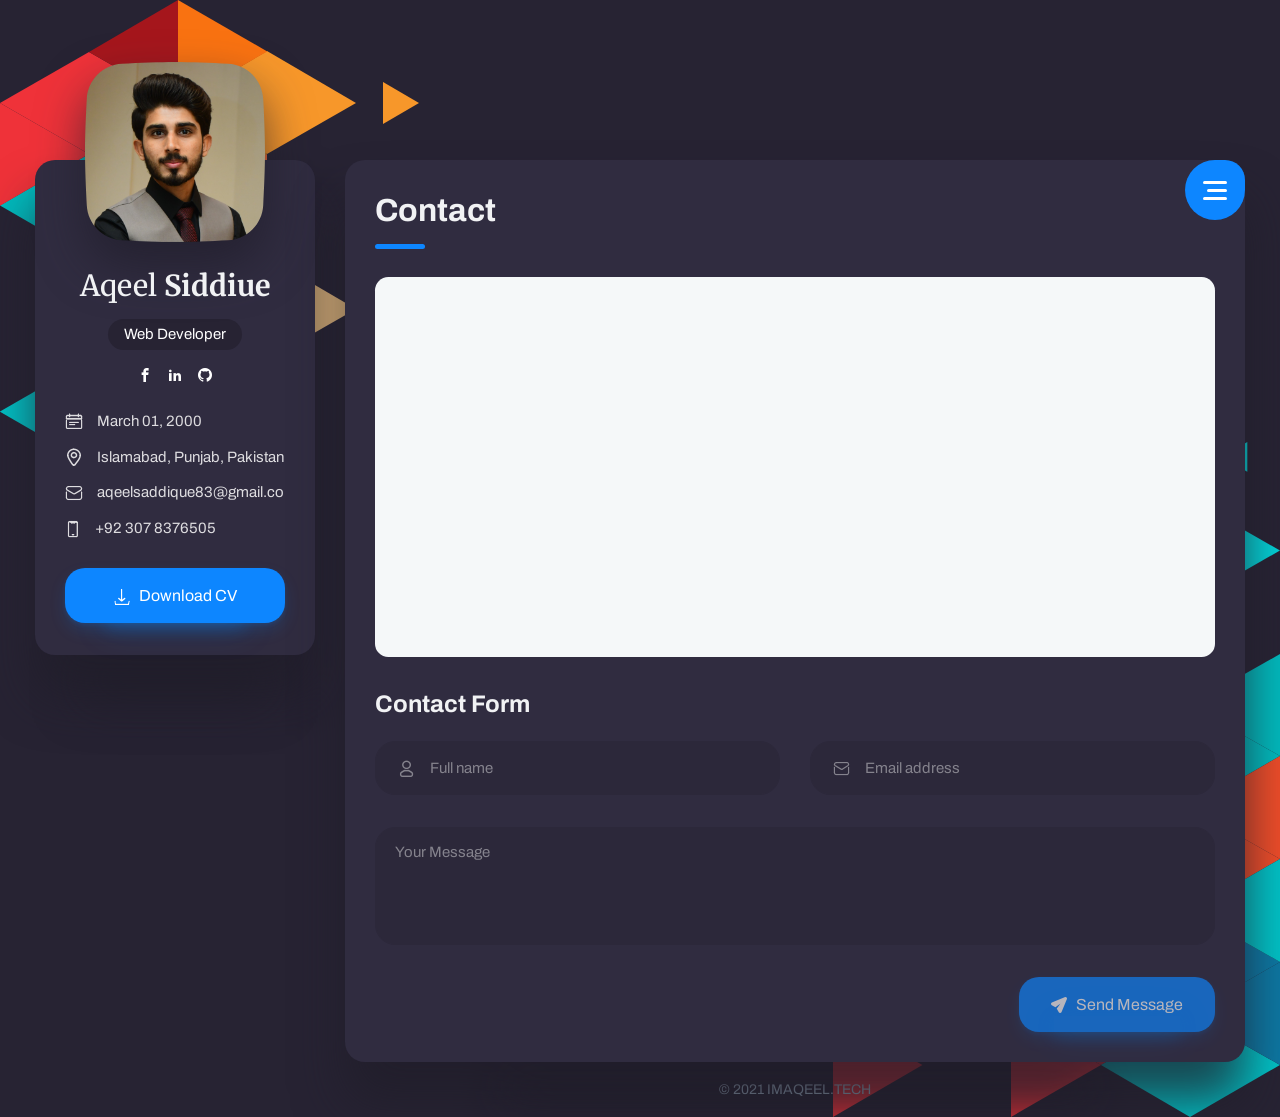
==== contact.html @ 5ae2d3b2 "portfolio" ====
<!DOCTYPE html>
<html lang="en">

<head>
    <meta charset="utf-8" />
    <title>IMAQEEL - Contact</title>

    <!-- Meta Data -->
    <meta http-equiv="X-UA-Compatible" content="IE=edge">
    <meta name="viewport" content="width=device-width, initial-scale=1, shrink-to-fit=no">
    <meta name="format-detection" content="telephone=no" />
    <meta name="format-detection" content="address=no" />
    <meta name="author" content="Aqeel" />
    <meta name="description" content="" />

    <!-- Twitter data -->
    <meta name="twitter:card" content="summary_large_image">
    <meta name="twitter:site" content="">
    <meta name="twitter:title" content="">
    <meta name="twitter:description" content="">
    <meta name="twitter:image" content="./assets/images/social.html">

    <!-- Open Graph data -->
    <meta property="og:title" content="IMAQEEL" />
    <meta property="og:type" content="website" />
    <meta property="og:url" content="IMAQEEL.tech" />
    <meta property="og:image" content="./assets/images/social.html" />
    <meta property="og:description" content="" />
    <meta property="og:site_name" content="" />

    <!-- Favicons -->
    <link rel="apple-touch-icon" sizes="144x144" href="./assets/images/favicons/apple-touch-icon-144x144.png">
    <link rel="apple-touch-icon" sizes="114x114" href="./assets/images/favicons/apple-touch-icon-114x114.png">
    <link rel="apple-touch-icon" sizes="72x72" href="./assets/images/favicons/apple-touch-icon-72x72.png">
    <link rel="apple-touch-icon" sizes="57x57" href="./assets/images/favicons/apple-touch-icon-57x57.png">
    <link rel="shortcut icon" href="./assets/images/favicons/favicon.png" type="image/png">

    <!-- Styles -->
    <link rel="stylesheet" type="text/css" href="./assets/styles/style.css" />
    <link rel="stylesheet" type="text/css" href="./assets/styles/style-dark.css" />
    <link rel="stylesheet" type="text/css" href="./assets/demo/style-demo.css" />

    <!-- Mapbox-->

    <script src='./../../../api.mapbox.com/mapbox-gl-js/v1.4.1/mapbox-gl.js'></script>
    <link href='./../../../api.mapbox.com/mapbox-gl-js/v1.4.1/mapbox-gl.css' rel='stylesheet' />

</head>

<body class="bg-triangles">
    <!-- Preloader -->
    <div class="preloader">
        <div class="preloader__wrap">
            <div class="circle-pulse">
                <div class="circle-pulse__1"></div>
                <div class="circle-pulse__2"></div>
            </div>
            <div class="preloader__progress"><span></span></div>
        </div>
    </div>

    <main class="main">
        <div class="container gutter-top">
            <div class="row sticky-parent">
                <!-- Sidebar -->
                <aside class="col-12 col-md-12 col-xl-3">
                    <div class="sidebar box shadow pb-0 sticky-column">
                        <svg class="avatar avatar--180" viewBox="0 0 188 188">
                            <g class="avatar__box">
                                <image xlink:href="./assets/img/avator.jpg" height="100%" width="100%" />
                            </g>
                        </svg>
                        <div class="text-center">
                            <h3 class="title title--h3 sidebar__user-name"><span class="weight--500">Aqeel</span> Siddiue</h3>
                            <div class="badge badge--dark">Web Developer</div>

                            <!-- Social -->
                            <div class="social">
                                <a class="social__link" href="https://web.facebook.com/thisistayyabzaman/"><i class="font-icon icon-facebook"></i></a>
                                <a class="social__link" href="www.linkedin.com/in/aqeelsiddique786"><i class="font-icon icon-linkedin2""></i></a>
                                <a class="social__link" href="https://github.com/aqeelsiddique"><i class="font-icon icon-github"></i></a>
                            </div>
                        </div>

                        <div class="sidebar__info box-inner">
                            <ul class="contacts-block">
                                <li class="contacts-block__item" data-toggle="tooltip" data-placement="top" title="Birthday">
                                    <i class="font-icon icon-calendar"></i>March 01, 2000
                                </li>
                                <li class="contacts-block__item" data-toggle="tooltip" data-placement="top" title="Address">
                                    <i class="font-icon icon-location"></i>Islamabad, Punjab, Pakistan
                                </li>
                                <li class="contacts-block__item" data-toggle="tooltip" data-placement="top" title="E-mail">
                                    <a href="mailto:example@mail.com"><i class="font-icon icon-envelope"></i>aqeelsaddique83@gmail.com</a>
                                </li>
                                <li class="contacts-block__item" data-toggle="tooltip" data-placement="top" title="Phone">
                                    <i class="font-icon icon-phone"></i>+92 307 8376505
                                </li>
                                <!-- <li class="contacts-block__item" data-toggle="tooltip" data-placement="top" title="Skype">
                                    <a href="skype:skype-example"><i class="font-icon icon-skype"></i>aqeelsaddique83@gmail.com</a>
                                </li> -->
                            </ul>

                            <a class="btn" href="assets/pdf/Aqeel-WEBDEV.pdf"><i class="font-icon icon-download"></i> Download CV</a>
                        </div>
                    </div>
                </aside>

                <!-- Content -->
                <div class="col-12 col-md-12 col-xl-9">
                    <div class="box shadow">
                        <!-- Menu -->
                        <div class="circle-menu js-menu">
                            <div class="hamburger">
                                <div class="line"></div>
                                <div class="line"></div>
                                <div class="line"></div>
                            </div>
                        </div>
                        <div class="inner-menu">
                            <ul class="nav">
                                <li class="nav__item"><a href="https://imtayyab.tech">About</a></li>
                                <li class="nav__item"><a href="resume.html">Resume</a></li>
                                <li class="nav__item"><a class="active" href="portfolio.html">Portfolio</a></li>
                                <li class="nav__item"><a href="contact.html">Contact</a></li>
                            </ul>
                        </div>

                        <!-- About -->
                        <div class="pb-2">
                            <h1 class="title title--h1 first-title title__separate">Contact</h1>
                        </div>

                        <!-- Contact -->
                        <div class="map" id="map"></div>
                        <h2 class="title title--h3">Contact Form</h2>

                        <form id="contact-form" class="contact-form" data-toggle="validator">
                            <div class="row">
                                <div class="form-group col-12 col-md-6">
                                    <i class="font-icon icon-user"></i>
                                    <input type="text" class="input input__icon form-control" id="nameContact" name="nameContact" placeholder="Full name" required="required" autocomplete="on" oninvalid="setCustomValidity('Fill in the field')" onkeyup="setCustomValidity('')">
                                    <div class="help-block with-errors"></div>
                                </div>
                                <div class="form-group col-12 col-md-6">
                                    <i class="font-icon icon-envelope"></i>
                                    <input type="email" class="input input__icon form-control" id="emailContact" name="emailContact" placeholder="Email address" required="required" autocomplete="on" oninvalid="setCustomValidity('Email is incorrect')" onkeyup="setCustomValidity('')">
                                    <div class="help-block with-errors"></div>
                                </div>
                                <div class="form-group col-12 col-md-12">
                                    <textarea class="textarea form-control" id="messageContact" name="messageContact" placeholder="Your Message" rows="4" required="required" oninvalid="setCustomValidity('Fill in the field')" onkeyup="setCustomValidity('')"></textarea>
                                    <div class="help-block with-errors"></div>
                                </div>
                            </div>
                            <div class="row">
                                <div class="col-12 col-md-6 order-2 order-md-1 text-center text-md-left">
                                    <div id="validator-contact" class="hidden"></div>
                                </div>
                                <div class="col-12 col-md-6 order-1 order-md-2 text-right">
                                    <button type="submit" class="btn"><i class="font-icon icon-send"></i> Send Message</button>
                                </div>
                            </div>
                        </form>
                    </div>

                    <!-- Footer -->
                    <footer class="footer">© 2021 IMAQEEL.TECH</footer>
                </div>
            </div>
        </div>
    </main>

    <div class="back-to-top"></div>

    <!-- SVG masks -->
    <svg class="svg-defs">
        <clipPath id="avatar-box">
            <path d="M1.85379 38.4859C2.9221 18.6653 18.6653 2.92275 38.4858 1.85453 56.0986.905299 77.2792 0 94 0c16.721 0 37.901.905299 55.514 1.85453 19.821 1.06822 35.564 16.81077 36.632 36.63137C187.095 56.0922 188 77.267 188 94c0 16.733-.905 37.908-1.854 55.514-1.068 19.821-16.811 35.563-36.632 36.631C131.901 187.095 110.721 188 94 188c-16.7208 0-37.9014-.905-55.5142-1.855-19.8205-1.068-35.5637-16.81-36.63201-36.631C.904831 131.908 0 110.733 0 94c0-16.733.904831-37.9078 1.85379-55.5141z"/>
        </clipPath>
        <clipPath id="avatar-hexagon">
             <path d="M0 27.2891c0-4.6662 2.4889-8.976 6.52491-11.2986L31.308 1.72845c3.98-2.290382 8.8697-2.305446 12.8637-.03963l25.234 14.31558C73.4807 18.3162 76 22.6478 76 27.3426V56.684c0 4.6805-2.5041 9.0013-6.5597 11.3186L44.4317 82.2915c-3.9869 2.278-8.8765 2.278-12.8634 0L6.55974 68.0026C2.50414 65.6853 0 61.3645 0 56.684V27.2891z"/>
        </clipPath>		
    </svg>



    <!-- JavaScripts -->
    <script src="./assets/js/jquery-3.4.1.min.js"></script>
    <script src="./assets/js/plugins.min.js"></script>
    <script src="./assets/js/common.js"></script>

    <!-- Mapbox init -->
    <script src="./assets/js/mapbox.init.js"></script>

    <script src="./assets/demo/plugins-demo.js"></script>
</body>

</html>
---- assets/styles/style.css ----
/* ------------------------------------------------
 Author: ArtStyles (Art)
 
 Template Name: vCard
 version: 1.1.0
------------------------------------------------ */


/* ------------------------------------------------

 - General Styles
 - Background
 - Typography
 - Preloader
 - Form
 - Button
 - Preloader
 - Sidebar
 - Sections
 - Navbar
 - Footer
 - Cases
 - Clients
 - Contact
 - Single post
 - Footer
 - Contact
 - Portfolio
 - News
 - Single news
 - Testimonials
 - Timeline
 - Other
 
------------------------------------------------ */

@import url(vendors/bootstrap.min.css);
@import url(vendors/swiper.min.css);
@import url(vendors/simplebar.min.css);
@import url(../icons/style.css);
@import url("https://fonts.googleapis.com/css?family=Archivo:400,400i,500,500i,600,600i,700,700i&amp;display=swap");
@import url("https://fonts.googleapis.com/css?family=Merriweather:400,900&amp;display=swap");

/* -----------------------------------------------------------------
    - General Styles
----------------------------------------------------------------- */

*,
::before,
::after {
    background-repeat: no-repeat;
    box-sizing: border-box;
}

html {
    font-size: 16px;
    -webkit-overflow-scrolling: touch;
    -webkit-box-sizing: border-box;
    box-sizing: border-box;
    -ms-overflow-x: hidden;
}

body,
html {
    font-size: 1rem;
    -webkit-text-size-adjust: 100%;
}

body {
    background-color: #F5F6F7;
    color: #44566C;
    font-family: "Archivo", sans-serif;
    font-size: 0.9375rem;
    font-weight: 400;
    line-height: 1.65;
    min-height: 100vh;
    overflow-x: hidden;
    -ms-overflow-style: scrollbar;
    -webkit-font-smoothing: antialiased;
}

@media only screen and (max-width: 580px) {
    body {
        line-height: 1.6;
    }
}

html.is-scroll-disabled body {
    height: 100vh;
    overflow: hidden;
}

@media all and (-ms-high-contrast: none),
(-ms-high-contrast: active) {
    html.is-scroll-disabled {
        overflow: hidden;
    }
}

.no-scroll {
    overflow: hidden;
    -ms-overflow-style: none;
}

.no-scroll-height {
    overflow-x: hidden;
}

.svg-defs {
    position: absolute;
    height: 0;
    width: 0;
}

.bg-triangles {
    background-image: url(../img/triangles-top.svg), url(../img/triangles-bottom.svg);
    background-position: left top, right bottom;
    background-repeat: no-repeat;
    background-size: inherit;
}

@media only screen and (max-width: 580px) {
    .bg-triangles {
        background-size: contain;
    }
}

.bg-triangles-2 {
    background-image: url(../img/triangle-2-top.svg), url(../img/triangle-2-bottom.svg);
    background-position: right top, left bottom;
    background-repeat: no-repeat;
    background-size: 50%;
    background-attachment: fixed;
}

@media only screen and (max-width: 991px) {
    .bg-triangles-2 {
        background-size: contain;
    }
}

.bg-peach {
    background-image: linear-gradient(115.29deg, #FFF2E7 1.33%, #FFCADA 98.21%);
    background-attachment: fixed;
}

.bg-green {
    background-image: linear-gradient(115.29deg, #0DC8A9 1.33%, #32CBC8 98.21%);
    background-attachment: fixed;
}

.bg-green-2 {
    background-image: linear-gradient(135deg, #9be15d 0%, #00d9a6 100%);
    background-attachment: fixed;
}


/* -----------------------------------------------------------------
    - Typography
----------------------------------------------------------------- */

h1,
h2,
h3,
h4,
h5,
h6 {
    font-family: "Archivo", sans-serif;
    font-weight: 700;
    line-height: 1.3;
}

.title--h1 {
    font-size: 2rem;
    margin-bottom: 1.0625rem;
}

@media only screen and (max-width: 580px) {
    .title--h1 {
        font-size: 1.75rem;
    }
}

.title--h2 {
    font-size: 1.75rem;
}

@media only screen and (max-width: 580px) {
    .title--h2 {
        font-size: 1.5rem;
    }
}

.title--h3 {
    font-size: 1.5rem;
    margin-bottom: 1.3125rem;
}

@media only screen and (max-width: 580px) {
    .title--h3 {
        font-size: 1.25rem;
        margin-bottom: 1rem;
    }
}

.title--h4 {
    font-size: 1.25rem;
    margin-bottom: 0.8125rem;
}

@media only screen and (max-width: 580px) {
    .title--h4 {
        font-size: 1rem;
    }
}

.title--h5 {
    font-size: 1rem;
}

@media only screen and (max-width: 580px) {
    .title--h5 {
        font-size: 0.9375rem;
    }
}

.title--h6 {
    font-size: 0.75rem;
}

.title--center {
    text-align: center;
}

.title--tone {
    color: #304CFD;
}

.title-icon {
    margin-right: 0.5rem;
    margin-top: -0.25rem;
    height: 2.5rem;
    width: 2.5rem;
}

@media only screen and (max-width: 580px) {
    .title-icon {
        height: 2.0833333333rem;
        width: 2.0833333333rem;
    }
}

.title__separate {
    margin-bottom: 2.3125rem;
    position: relative;
}

.title__separate::before {
    content: '';
    background-color: #304CFD;
    border-radius: 0.5rem;
    height: 0.3125rem;
    position: absolute;
    bottom: -1.0625rem;
    left: 0;
    width: 3.125rem;
    z-index: 1;
}

@media only screen and (max-width: 580px) {
    .title__separate {
        margin-bottom: 1.5rem;
    }
    .title__separate::before {
        height: 0.1875rem;
        bottom: -0.5625rem;
        width: 3rem;
    }
}

@media only screen and (max-width: 991px) {
    .first-title {
        transition: all .3s ease-in-out;
    }
}

@media only screen and (max-width: 991px) {
    .open-menu .first-title {
        padding-top: 2.5625rem;
    }
}

@media only screen and (max-width: 580px) {
    .open-menu .first-title {
        padding-top: 0;
    }
}

.weight--400 {
    font-weight: 400;
}

.weight--500 {
    font-weight: 500;
}

.weight--600 {
    font-weight: 600;
}

.weight--700 {
    font-weight: 700;
}

.color--light {
    color: #8697A8;
}

.color--dark {
    color: #44566C;
}

.block-quote {
    font-size: 1.3125rem;
    font-weight: 400;
    font-style: italic;
    margin: 1.8125rem 0;
    position: relative;
    line-height: 1.6;
}

@media only screen and (max-width: 991px) {
    .block-quote {
        padding-left: 3.8125rem;
    }
}

@media only screen and (max-width: 580px) {
    .block-quote {
        font-size: 1.125rem;
        margin: 1rem 0;
        padding-left: 0;
        padding-top: 2.8125rem;
    }
    .block-quote p {
        margin-bottom: 0.5rem;
    }
}

.block-quote::before {
    background-image: url(../img/icon-quote.svg);
    background-repeat: no-repeat;
    background-position: center;
    background-size: cover;
    content: '';
    height: 2.125rem;
    margin: 0 auto;
    position: absolute;
    top: 0;
    left: -3.375rem;
    width: 2.125rem;
}

@media only screen and (max-width: 991px) {
    .block-quote::before {
        left: 0;
    }
}

.block-quote__author {
    font-size: 1rem;
    font-style: normal;
    display: block;
    margin-top: 0.5625rem;
    padding-left: 3rem;
    position: relative;
}

@media only screen and (max-width: 580px) {
    .block-quote__author {
        font-size: 0.875rem;
        margin-top: 0;
        padding-left: 2rem;
    }
}

.block-quote__author::before {
    content: '';
    background-color: #44566C;
    height: 0.0625rem;
    margin-bottom: auto;
    margin-top: auto;
    position: absolute;
    top: 0;
    bottom: 0;
    left: 0;
    width: 2rem;
}

@media only screen and (max-width: 580px) {
    .block-quote__author::before {
        width: 1rem;
    }
}

a {
    color: #304CFD;
    cursor: pointer;
    text-decoration: none;
    -webkit-text-decoration-skip: objects;
    transition: color 0.3s cubic-bezier(0.72, 0.16, 0.345, 0.875);
}

a:hover {
    color: #304CFD;
    outline: none;
    text-decoration: underline;
}

a.decoration--none {
    text-decoration: none;
}

.noGutters-Top {
    margin-top: 0 !important;
}

.noGutters-Bottom {
    margin-bottom: 0 !important;
}

.noGutters-Left {
    margin-left: 0 !important;
}

.noGutters-Right {
    margin-right: 0 !important;
}

.description {
    color: #F5F8F9;
    margin-bottom: 1.875rem;
}

.foreword {
    color: #F5F8F9;
    font-size: 1.125rem;
}

img {
    max-width: 100%;
    -webkit-user-select: none;
    -moz-user-select: none;
    -ms-user-select: none;
    user-select: none;
}

iframe {
    background-color: #44566C;
    border: 0;
    display: block;
    height: 100%;
    width: 100%;
}

.cover {
    object-fit: cover;
    object-position: center;
    font-family: 'object-fit: cover; object-position: center;';
    height: 100%;
    width: 100%;
}

::-moz-selection {
    background: transparent;
    color: #304CFD;
}

::selection {
    background: transparent;
    color: #304CFD;
}


/* -----------------------------------------------------------------
    - Form
----------------------------------------------------------------- */

.input,
.textarea,
select,
.custom-select {
    background-color: #F5F8F9;
    border: 1px solid #F5F8F9;
    border-radius: 20px;
    box-shadow: none;
    color: #44566C;
    font-size: inherit;
    height: auto;
    padding: 0.875rem 1.375rem 0.8125rem;
    position: relative;
    width: 100%;
    -webkit-appearance: none;
    -moz-appearance: none;
    appearance: none;
}

@media only screen and (max-width: 580px) {
    .input,
    .textarea,
    select,
    .custom-select {
        padding: 0.8125rem 1.375rem 0.75rem;
    }
}

.input:focus,
.textarea:focus,
select:focus,
.custom-select:focus {
    background-color: #F5F8F9;
    color: #44566C;
    box-shadow: none;
    outline: none;
}

.input {
    line-height: inherit;
}

@media all and (-ms-high-contrast: none),
(-ms-high-contrast: active) {
    .input {
        line-height: 0;
    }
}

.input--white {
    background-color: #fff;
}

.input--white:focus {
    background-color: #fff;
}

.input__icon {
    padding-left: 3.375rem;
}

@media only screen and (max-width: 580px) {
    .input__icon {
        padding-left: 2.8125rem;
    }
}

.textarea {
    border-radius: 20px;
    display: block;
    padding: 0.8125rem 1.1875rem;
    resize: none;
}

.textarea--white {
    background-color: #fff;
}

.textarea--white:focus {
    background-color: #fff;
}

.form-group {
    margin-bottom: 2rem;
    position: relative;
}

@media only screen and (max-width: 580px) {
    .form-group {
        margin-bottom: 1.6875rem;
    }
}

.form-group .font-icon {
    color: #8697A8;
    font-size: 1.0625rem;
    margin: auto 0;
    position: absolute;
    top: 0;
    bottom: 0;
    left: 2.375rem;
    height: 1rem;
    width: 1rem;
    z-index: 1;
}

@media only screen and (max-width: 580px) {
    .form-group .font-icon {
        font-size: 1rem;
        left: 2.0625rem;
    }
}

.help-block {
    position: absolute;
    font-size: 0.75rem;
    line-height: 1.4;
    padding-top: 0.3125rem;
    padding-left: 0.375rem;
}

@media only screen and (max-width: 580px) {
    .help-block {
        font-size: 0.6875rem;
    }
}

.with-errors {
    color: #FF3D57;
}

.has-error input,
.has-error textarea,
.has-error input:focus,
.has-error textarea:focus {
    border-color: #FF3D57;
}

#validator-contact {
    font-size: 0.875rem;
    margin-top: 1rem;
}

.form-control::-webkit-input-placeholder {
    color: #8697A8;
}

.form-control::-moz-placeholder {
    color: #8697A8;
}

.form-control:-ms-input-placeholder {
    color: #8697A8;
}

.form-control::-ms-input-placeholder {
    color: #8697A8;
}

.form-control::placeholder {
    color: #8697A8;
}

input:invalid,
textarea:invalid {
    outline: none !important;
}

.custom-control-input:focus~.custom-control-label::before {
    box-shadow: 0 0 0 0.125rem rgba(48, 76, 253, 0.25);
}

.custom-control-input:focus:not(:checked)~.custom-control-label::before {
    border-color: #304CFD;
}

.custom-control-input:not(:disabled):active~.custom-control-label::before {
    border-color: #fff;
    background-color: transparent;
}

.custom-control-input:checked~.custom-control-label::before {
    border-color: #304CFD;
    background-color: #304CFD;
}

.custom-control-label {
    line-height: 1.55;
    padding-left: 0.5rem;
}

.custom-control-label::before {
    background-color: transparent;
    border: 1px solid #F0F0F6;
}

select,
.custom-select {
    background: url("data:image/svg+xml,%3csvg xmlns='http://www.w3.org/2000/svg' viewBox='0 0 4 5'%3e%3cpath fill='%23fff' d='M2 0L0 2h4zm0 5L0 3h4z'/%3e%3c/svg%3e") no-repeat right 0.1rem center/10px 16px;
}

select option,
.custom-select option {
    color: #44566C;
}

.dropdown-menu {
    border: 0;
    border-radius: 10px;
    box-shadow: 0 0.5rem 2.5rem rgba(134, 151, 168, 0.25);
    color: #5F6F81;
    font-size: 0.9375rem;
}

.dropdown-menu::before {
    content: '';
    border-left: 0.375rem solid transparent;
    border-right: 0.375rem solid transparent;
    border-bottom: 0.375rem solid #fff;
    height: 0;
    position: absolute;
    top: -0.375rem;
    left: 1.0625rem;
    width: 0;
}

.dropdown.dropup .dropdown-menu::before {
    border-left: 0.375rem solid transparent;
    border-right: 0.375rem solid transparent;
    border-top: 0.375rem solid #fff;
    border-bottom: 0.375rem solid transparent;
    top: auto;
    bottom: -0.75rem;
}

.progress {
    background-color: #F0F0F6;
    border-radius: 1rem;
    height: 1.5rem;
    margin-bottom: 1.5rem;
    overflow: inherit;
    position: relative;
    text-align: right;
}

@media only screen and (max-width: 580px) {
    .progress {
        margin-bottom: 1rem;
    }
}

.progress:last-child {
    margin-bottom: 0;
}

.progress-bar {
    background-color: #304CFD;
    border-radius: 1rem;
    overflow: hidden;
    position: relative;
    width: 0%;
    z-index: 1;
}

.progress .progress-text {
    display: flex;
    align-items: center;
    justify-content: space-between;
    height: 100%;
    padding-left: 0.8125rem;
    padding-right: 0.8125rem;
    position: absolute;
    top: 0;
    left: 0;
    width: 100%;
    z-index: 1;
}

.progress .progress-text>* {
    min-width: 0;
}

@media screen and (-ms-high-contrast: active),
(-ms-high-contrast: none) {
    .progress-text span:nth-child(2) {
        float: right;
    }
}

.badge {
    font-size: 0.9375rem;
    font-weight: 400;
    border-radius: 10rem;
    padding: 0.5rem 1rem;
}

@media only screen and (max-width: 580px) {
    .badge {
        font-size: 0.875rem;
    }
}

.badge--light {
    background-color: #F5F6F7;
    color: #44566C;
}

.badge--gray {
    background-color: #F0F0F6;
    color: #44566C;
}

.badge--dark {
    background-color: #44566C;
    color: #fff;
}

.badge--blue {
    background-color: #304CFD;
    color: #fff;
}

.badge--blue-gradient {
    background-image: linear-gradient(to right, #0081ff 0%, #3fa0ff 50%, #0045ff 100%);
    color: #fff;
}

.badge--aqua {
    background-color: #00F1E2;
    color: #fff;
}

.badge--red {
    background-color: #FF3D57;
    color: #fff;
}

.tooltip {
    font-family: "Archivo", sans-serif;
}

.tooltip-inner {
    max-width: 12.5rem;
    padding: 0.25rem 0.5625rem 0.25rem;
    background-color: #44566C;
    border-radius: 0.25rem;
    box-shadow: 0 1rem 2rem rgba(134, 151, 168, 0.25), 0 0.125rem 1rem rgba(134, 151, 168, 0.5);
}

.tooltip.show {
    opacity: 1;
}

.bs-tooltip-top .arrow::before,
.bs-tooltip-auto[x-placement^="top"] .arrow::before {
    border-width: 0.3125rem 0.3125rem 0;
    border-top-color: #44566C;
}

.bs-tooltip-right .arrow::before,
.bs-tooltip-auto[x-placement^="right"] .arrow::before {
    border-width: 0.3125rem 0.3125rem 0.3125rem 0;
    border-right-color: #44566C;
}

.bs-tooltip-left .arrow::before,
.bs-tooltip-auto[x-placement^="left"] .arrow::before {
    border-width: 0.3125rem 0 0.3125rem 0.3125rem;
    border-left-color: #44566C;
}

.bs-tooltip-bottom .arrow::before,
.bs-tooltip-auto[x-placement^="bottom"] .arrow::before {
    border-width: 0 0.3125rem 0.3125rem;
    border-bottom-color: #44566C;
}

.btn {
    background-color: #304CFD;
    border-radius: 20px;
    border: 0;
    box-shadow: 0 0.5rem 1rem rgba(48, 76, 253, 0.15), 0 0.125rem 0.25rem rgba(48, 76, 253, 0.15);
    color: #fff;
    cursor: pointer;
    font-size: 1rem;
    font-weight: 400;
    line-height: inherit;
    padding: 0.9375rem 2rem 0.875rem;
    position: relative;
    transition: .4s ease-in-out;
    white-space: nowrap;
}

.btn:hover {
    color: #fff;
    box-shadow: none;
    opacity: .9;
}

.btn:focus {
    box-shadow: 0 1.5rem 2.5rem rgba(48, 76, 253, 0.1), 0 0.5rem 1rem rgba(48, 76, 253, 0.1);
}

.btn::before {
    content: '';
    box-shadow: 0 0.25rem 2rem rgba(48, 76, 253, 0.25), 0 0.25rem 1rem rgba(48, 76, 253, 0.25);
    margin: 0 auto;
    height: 1rem;
    position: absolute;
    right: 0;
    bottom: 0;
    left: 0;
    transition: .4s ease-in-out;
    width: 64%;
    z-index: -1;
}

.btn:hover::before {
    box-shadow: none;
}

.btn--light {
    background-color: #F5F8F9;
    color: #44566C;
}

.btn--gray {
    background-color: #F0F0F6;
    color: #44566C;
}

.btn--dark {
    background-color: #44566C;
}

.btn--blue-gradient {
    background-size: 200% auto;
    background-image: linear-gradient(to right, #0081ff 0%, #3fa0ff 50%, #0045ff 100%);
}

.btn--red {
    background-color: #FF3D57;
    color: #fff;
}

.btn .font-icon {
    margin-right: 0.375rem;
}

button:focus {
    outline: none;
}


/* -----------------------------------------------------------------
    - Preloader
----------------------------------------------------------------- */

.preloader {
    display: flex;
    align-items: center;
    justify-content: center;
    background-color: #fff;
    position: fixed;
    top: 0;
    left: 0;
    width: 100%;
    height: 100%;
    overflow: hidden;
    text-align: center;
    z-index: 1106;
    opacity: 1;
}

.preloader>* {
    min-width: 0;
}

.preloader__wrap {
    width: 100%;
    max-width: 9.375rem;
}

.preloader__progress {
    background: #fff;
    height: 0.125rem;
    position: absolute;
    top: 0;
    left: 0;
    overflow: hidden;
    width: 100%;
}

.preloader__progress span {
    background: #304CFD;
    position: absolute;
    top: 0;
    left: 0;
    height: 100%;
    width: 0;
}

.circle-pulse>* {
    position: absolute;
    top: 50%;
    left: 50%;
    border-radius: 50%;
    box-sizing: border-box;
    transform: scale(0);
    animation: pulse 1.6s linear infinite;
}

.circle-pulse__1 {
    width: 6rem;
    height: 6rem;
    margin-top: -3rem;
    margin-left: -3rem;
    background-color: #304CFD;
}

.circle-pulse__2 {
    width: 4.8rem;
    height: 4.8rem;
    margin-top: -2.4rem;
    margin-left: -2.4rem;
    background-color: rgba(48, 76, 253, 0.7);
    animation-delay: -0.8s;
}

@keyframes pulse {
    0% {
        transform: scale(0, 0);
        opacity: 1;
    }
    100% {
        transform: scale(1, 1);
        opacity: 0;
    }
}


/* -----------------------------------------------------------------
    - Sidebar
----------------------------------------------------------------- */

@media only screen and (max-width: 1200px) {
    .sidebar {
        margin-bottom: 1.875rem;
    }
}

@media only screen and (max-width: 580px) {
    .sidebar {
        margin-bottom: 1rem;
    }
}

.sidebar .avatar {
    margin-top: -8rem;
    margin-bottom: 1.5625rem;
    margin-left: auto;
    margin-right: auto;
    transition: all .3s ease-in-out;
}

.sidebar__user-name {
    font-size: 1.8125rem;
    font-family: "Merriweather", serif;
    margin-bottom: 0.875rem;
    position: relative;
}

@media only screen and (max-width: 580px) {
    .sidebar__user-name {
        font-size: 1.5rem;
        margin-bottom: 0.625rem;
    }
}

.sidebar__info {
    padding-top: 1.5625rem;
}

@media only screen and (max-width: 1200px) {
    .sidebar__info {
        text-align: center;
    }
}

@media only screen and (max-width: 580px) {
    .sidebar__info {
        padding-top: 1.5rem;
        padding-bottom: 1.25rem;
    }
}

.sidebar .btn {
    width: 100%;
}

@media only screen and (max-width: 1200px) {
    .sidebar .btn {
        width: 40%;
    }
}

@media only screen and (max-width: 991px) {
    .sidebar .btn {
        width: 60%;
    }
}

@media only screen and (max-width: 768px) {
    .sidebar .btn {
        width: 100%;
    }
}

.contacts-block {
    list-style: none;
    padding-left: 0;
    margin-bottom: 0.5rem;
    overflow: hidden;
}

@media only screen and (max-width: 1200px) {
    .contacts-block {
        margin-bottom: 1rem;
    }
}

@media only screen and (max-width: 768px) {
    .contacts-block {
        margin-bottom: 0.5rem;
        font-size: 1rem;
    }
}

@media only screen and (max-width: 580px) {
    .contacts-block {
        font-size: 0.9375rem;
    }
}

.contacts-block__item {
    display: flex;
    align-items: center;
    margin-bottom: 0.6875rem;
    overflow: hidden;
    text-overflow: ellipsis;
    white-space: nowrap;
}

.contacts-block__item>* {
    min-width: 0;
}

@media only screen and (max-width: 1200px) {
    .contacts-block__item {
        display: inline-block;
        margin-bottom: 0;
        margin-right: 1.5rem;
    }
}

@media only screen and (max-width: 768px) {
    .contacts-block__item {
        display: block;
        margin-left: auto;
        margin-right: auto;
        margin-bottom: 0.25rem;
    }
}

.contacts-block__item a {
    color: #44566C;
    text-decoration: none;
}

.contacts-block__item a:hover {
    color: #304CFD;
}

.contacts-block .font-icon {
    font-size: 1.125rem;
    margin-right: 0.875rem;
}

.sticky-column.is_stuck {
    margin-top: 1.875rem;
}

.sticky-column.is_stuck .avatar {
    margin-top: 0;
}


/* -----------------------------------------------------------------
    - Sections
----------------------------------------------------------------- */

@media (min-width: 1200px) {
    .container {
        max-width: 1240px;
    }
}

@media (min-width: 1300px) {
    .container {
        max-width: 1240px;
    }
}

.box {
    background-color: #fff;
    border-radius: 20px;
    padding: 1.875rem;
    position: relative;
    transition: box-shadow .3s ease-in-out;
}

@media only screen and (max-width: 580px) {
    .box {
        border-radius: 16px;
        padding: 1.25rem;
    }
}

.box__second {
    background-color: #fff;
    border-radius: 15.3846153846px;
}

@media only screen and (max-width: 580px) {
    .box__second {
        border-radius: 15.3846153846px;
    }
}

.box__large {
    padding: 1.875rem 2.5rem;
}

@media only screen and (max-width: 991px) {
    .box__large {
        padding: 1.875rem;
    }
}

@media only screen and (max-width: 580px) {
    .box__large {
        padding: 1.25rem;
    }
}

.box__large .box-inner::before,
.box__large .box-inner::after {
    width: 2.5rem;
}

@media only screen and (max-width: 991px) {
    .box__large .box-inner::before,
    .box__large .box-inner::after {
        width: 1.875rem;
    }
}

@media only screen and (max-width: 580px) {
    .box__large .box-inner::before,
    .box__large .box-inner::after {
        width: 1.25rem;
    }
}

.box__large .box-inner::before {
    left: -2.5rem;
}

@media only screen and (max-width: 991px) {
    .box__large .box-inner::before {
        left: -1.875rem;
    }
}

@media only screen and (max-width: 580px) {
    .box__large .box-inner::before {
        left: -1.25rem;
    }
}

.box__large .box-inner::after {
    right: -2.5rem;
}

@media only screen and (max-width: 991px) {
    .box__large .box-inner::after {
        right: -1.875rem;
    }
}

@media only screen and (max-width: 580px) {
    .box__large .box-inner::after {
        right: -1.25rem;
    }
}

.box-inner {
    background-color: #F5F8F9;
    padding-top: 2rem;
    padding-bottom: 2rem;
    position: relative;
    z-index: 0;
}

@media only screen and (max-width: 580px) {
    .box-inner {
        padding-top: 1.1875rem;
        padding-bottom: 1rem;
    }
}

.box-inner::before,
.box-inner::after {
    content: '';
    background-color: #F5F8F9;
    height: 100%;
    position: absolute;
    top: 0;
    width: 1.875rem;
    z-index: -1;
}

@media only screen and (max-width: 580px) {
    .box-inner::before,
    .box-inner::after {
        width: 1.25rem;
    }
}

.box-inner::before {
    left: -1.875rem;
}

@media only screen and (max-width: 580px) {
    .box-inner::before {
        left: -1.25rem;
    }
}

.box-inner::after {
    right: -1.875rem;
}

@media only screen and (max-width: 580px) {
    .box-inner::after {
        right: -1.25rem;
    }
}

.box-inner--rounded::before {
    border-radius: 0 0 0 20px;
}

.box-inner--rounded::after {
    border-radius: 0 0 20px 0;
}

@media only screen and (max-width: 580px) {
    .box-inner--rounded::before {
        border-radius: 0 0 0 16px;
    }
    .box-inner--rounded::after {
        border-radius: 0 0 16px 0;
    }
}

.box-inner--white {
    background-color: #fff;
}

.box-inner--white::before,
.box-inner--white::after {
    background-color: #fff;
}

.shadow {
    box-shadow: 0 2.5rem 3.125rem rgba(103, 118, 128, 0.1) !important;
}

.shadow::before {
    content: '';
    box-shadow: 0 1.875rem 3.125rem rgba(103, 118, 128, 0.2);
    position: absolute;
    right: 0;
    bottom: 0;
    left: 0;
    margin: 0 auto;
    height: 2rem;
    width: 65%;
    z-index: -1;
}

.shadow--orange {
    box-shadow: 0 2.5rem 3.125rem rgba(177, 68, 27, 0.1) !important;
}

.shadow--orange::before {
    box-shadow: 0 2.5rem 3.125rem rgba(177, 68, 27, 0.1);
}

.shadow--green {
    box-shadow: 0 2.5rem 3.125rem rgba(0, 115, 97, 0.1) !important;
}

.shadow--green::before {
    box-shadow: 0 2.5rem 3.125rem rgba(0, 115, 97, 0.1);
}

.js-image {
    background-size: cover;
    background-position: center;
    height: 100%;
    width: 100%;
}

.overlay {
    position: relative;
}

.overlay::before,
.overlay--45::before,
.overlay--80::before {
    content: '';
    background-color: rgba(68, 86, 108, 0.35);
    position: absolute;
    top: 0;
    left: 0;
    height: 100%;
    width: 100%;
    z-index: 2;
}

.overlay--45::before {
    background-color: rgba(68, 86, 108, 0.45);
}

.overlay--80::before {
    background-color: rgba(68, 86, 108, 0.8);
}

.gutter-top {
    padding-top: 10rem;
}

@media only screen and (max-width: 580px) {
    .gutter-top {
        padding-top: 9rem;
    }
}

.avatar {
    display: block;
    height: 100%;
    width: 100%;
}

.avatar--180 {
    max-height: 11.25rem;
    max-width: 11.25rem;
    height: 11.25rem;
    width: 11.25rem;
}

.avatar--80 {
    max-height: 5rem;
    max-width: 5rem;
    filter: drop-shadow(-0.15625rem 0 0 #fff) drop-shadow(0.1875rem 0 0 #fff) drop-shadow(0 -0.125rem 0 #fff) drop-shadow(0 0.125rem 0 #fff) drop-shadow(0 0.25rem 0.25rem rgba(134, 151, 168, 0.25)) drop-shadow(0 0.5rem 0.5rem rgba(134, 151, 168, 0.4));
}

@media only screen and (max-width: 580px) {
    .avatar--80 {
        max-height: 3.3333333333rem;
        max-width: 3.3333333333rem;
    }
}

.avatar--60 {
    max-height: 3.75rem;
    max-width: 3.75rem;
    filter: drop-shadow(0 0.25rem 0.25rem rgba(134, 151, 168, 0.2)) drop-shadow(0 0.5rem 0.5rem rgba(134, 151, 168, 0.2));
}

@media only screen and (max-width: 580px) {
    .avatar--60 {
        max-height: 2.8195488722rem;
        max-width: 2.8195488722rem;
    }
}

.avatar__box {
    -webkit-clip-path: url(#avatar-box);
    clip-path: url(#avatar-box);
}

.avatar__hexagon {
    -webkit-clip-path: url(#avatar-hexagon);
    clip-path: url(#avatar-hexagon);
}

.avatar image {
    height: 100%;
    width: 100%;
}

.social {
    line-height: 0;
    margin-top: 1.5rem;
    margin-bottom: 1.375rem;
}

@media only screen and (min-width: 580px) {
    .social {
        margin-top: 1.125rem;
        margin-bottom: 1rem;
    }
}

.social__link {
    color: #44566C;
    display: inline-block;
    font-size: 0.875rem;
    margin-left: 0.8125rem;
    text-decoration: none;
}

.social__link:hover {
    cursor: pointer;
    text-decoration: none;
}

.social__link:first-child {
    margin-left: 0;
}

@media only screen and (min-width: 580px) {
    .pt-sm-6 {
        padding-top: 5rem;
    }
}


/* -----------------------------------------------------------------
    - Navbar
----------------------------------------------------------------- */

.circle-menu {
    background-color: #304CFD;
    border-radius: 50% 1.25rem 50% 50%;
    display: flex;
    align-items: center;
    justify-content: center;
    height: 3.75rem;
    position: absolute;
    top: 0;
    right: 0;
    width: 3.75rem;
    z-index: 2;
}

.circle-menu>* {
    min-width: 0;
}

@media only screen and (max-width: 991px) {
    .circle-menu {
        height: 3.5625rem;
        width: 3.5625rem;
    }
}

@media only screen and (max-width: 580px) {
    .circle-menu {
        border-radius: 50%;
        margin-top: 1rem;
        margin-right: 1rem;
        position: fixed;
        height: 2.5rem;
        width: 2.5rem;
        z-index: 1101;
    }
}

@media only screen and (max-width: 580px) {
    .open-menu .circle-menu {
        box-shadow: 0 0 0 0.0625rem rgba(48, 76, 253, 0.5);
        background-color: transparent;
    }
}

.hamburger {
    cursor: pointer;
}

.hamburger .line {
    background-color: #fff;
    border-radius: 0.25rem;
    display: block;
    margin: 0.3125rem 0;
    height: 0.1875rem;
    width: 1.5rem;
    transition: all 0.2s ease-in-out;
}

.hamburger .line:nth-child(2) {
    margin-left: 0.25rem;
    width: 1.25rem;
}

@media only screen and (max-width: 768px) {
    .hamburger .line {
        margin: 0.25rem 0;
        height: 0.125rem;
        width: 1.125rem;
    }
    .hamburger .line:nth-child(2) {
        width: 0.875rem;
    }
}

.hamburger.is-active .line:nth-child(1) {
    transform: translateY(8px) rotate(45deg);
}

@media only screen and (max-width: 768px) {
    .hamburger.is-active .line:nth-child(1) {
        transform: translateY(6px) rotate(45deg);
    }
}

.hamburger.is-active .line:nth-child(2) {
    opacity: 0;
    transform: rotate(45deg);
}

.hamburger.is-active .line:nth-child(3) {
    transform: translateY(-8px) rotate(-45deg);
}

@media only screen and (max-width: 768px) {
    .hamburger.is-active .line:nth-child(3) {
        transform: translateY(-6px) rotate(-45deg);
    }
}

@media only screen and (max-width: 580px) {
    .hamburger.is-active .line {
        background-color: #304CFD;
    }
}

.inner-menu {
    display: flex;
    align-items: center;
    justify-content: flex-end;
    height: 3.75rem;
    padding-right: 2rem;
    position: absolute;
    top: 0;
    right: 0;
    width: 70%;
    z-index: 1;
}

.inner-menu>* {
    min-width: 0;
}

@media only screen and (max-width: 991px) {
    .inner-menu {
        height: 3.5625rem;
        width: 80%;
    }
}

@media only screen and (max-width: 768px) {
    .inner-menu {
        width: 100%;
    }
}

@media only screen and (max-width: 580px) {
    .inner-menu {
        height: 100vh;
        padding-right: 0;
        position: fixed;
        pointer-events: none;
        z-index: 1100;
    }
}

.open-menu .inner-menu {
    pointer-events: all;
}

.nav {
    color: #fff;
    background: #304CFD;
    border-radius: 2rem 0 0 2rem;
    box-shadow: 0 1.5rem 2.5rem rgba(48, 76, 253, 0.05), 0 0.5rem 1rem rgba(48, 76, 253, 0.05);
    display: flex;
    align-items: center;
    justify-content: center;
    height: 100%;
    overflow: hidden;
}

.nav>* {
    min-width: 0;
}

@media only screen and (max-width: 768px) {
    .nav {
        border-radius: 1.25rem 0 0 2rem;
        font-size: 0.875rem;
    }
}

@media only screen and (max-width: 580px) {
    .nav {
        display: flex;
        flex-direction: column;
        align-items: center;
        justify-content: center;
        color: #44566C;
        background-color: #fff;
        background-image: none;
        border-radius: 0;
        box-shadow: none;
        font-size: 1.5rem;
    }
    .nav>* {
        min-width: 0;
    }
}

.nav__item {
    margin-right: 3rem;
}

@media only screen and (max-width: 991px) {
    .nav__item {
        margin-right: 2rem;
    }
}

@media only screen and (max-width: 580px) {
    .nav__item {
        margin-right: 0;
        margin-top: 0.1875rem;
        margin-bottom: 0.1875rem;
    }
}

.nav__item a {
    color: rgba(255, 255, 255, 0.7);
}

.nav__item a:hover {
    color: white;
    text-decoration: none;
}

@media only screen and (max-width: 580px) {
    .nav__item a {
        color: rgba(68, 86, 108, 0.6);
    }
    .nav__item a:hover {
        color: #44566c;
    }
}

.nav__item a.active {
    color: #fff;
}

@media only screen and (max-width: 580px) {
    .nav__item a.active {
        color: #44566C;
    }
}

.nav__item:last-child {
    margin-right: 0;
}

@media only screen and (max-width: 580px) {
    .nav__item:last-child {
        margin-right: 0;
    }
}

.inner-menu-alt {
    padding-right: 0;
    width: 100%;
}

.inner-menu-alt .nav {
    border-radius: 20px 20px 2rem 2rem;
    width: 100%;
    transition: width .4s ease-in-out;
}

@media only screen and (max-width: 580px) {
    .inner-menu-alt .nav {
        width: 0;
    }
}

.inner-menu-alt .nav__item:last-child {
    margin-right: 0;
}

@media only screen and (max-width: 580px) {
    .open-menu .inner-menu-alt .nav {
        border-radius: 0;
        width: 100%;
    }
}


/* -----------------------------------------------------------------
    - Footer
----------------------------------------------------------------- */

.footer {
    color: #8697A8;
    font-size: 0.875rem;
    padding-top: 1rem;
    padding-bottom: 1rem;
    text-align: center;
}

@media only screen and (max-width: 580px) {
    .footer {
        padding-top: 0.5rem;
        padding-bottom: 0.5rem;
    }
}

.bg-green .footer,
.bg-peach .footer {
    color: #fff;
}


/* -----------------------------------------------------------------
    - Cases
----------------------------------------------------------------- */

.case-item {
    display: flex;
    height: calc(100% - rem(30px));
    margin-bottom: 1.875rem;
    padding: 1.875rem 1.875rem 1.5rem;
    position: relative;
}

.case-item>* {
    min-width: 0;
}

@media only screen and (max-width: 991px) {
    .case-item {
        height: calc(100% - rem(20px));
    }
}

@media only screen and (max-width: 580px) {
    .case-item {
        display: flex;
        flex-direction: column;
        align-items: center;
        height: calc(100% - rem(20px));
        margin-bottom: 1.25rem;
        padding: 1rem;
        text-align: center;
    }
    .case-item>* {
        min-width: 0;
    }
}

.case-item__icon {
    margin-right: 1.1875rem;
    height: 4rem;
    width: 4rem;
}

@media only screen and (max-width: 580px) {
    .case-item__icon {
        margin-right: 0;
        margin-bottom: 0.8125rem;
    }
}

.case-item div {
    flex: 1;
}

.case-item__caption {
    color: #5F6F81;
    line-height: 1.5;
}

.case-item__caption:last-child {
    margin-bottom: 0;
}


/* -----------------------------------------------------------------
    - Clients
----------------------------------------------------------------- */

.js-carousel-clients {
    padding-top: 0.5rem;
    padding-bottom: 1rem;
}

@media only screen and (max-width: 580px) {
    .js-carousel-clients .swiper-slide {
        text-align: center;
    }
}


/* -----------------------------------------------------------------
    - Contact
----------------------------------------------------------------- */

@media only screen and (max-width: 768px) {
    .contact-form .btn {
        width: 100%;
    }
}

.tabcontent .contact-form {
    padding-bottom: 1.875rem;
}

@media only screen and (max-width: 580px) {
    .tabcontent .contact-form {
        padding-bottom: 1.25rem;
    }
}

.map {
    background-color: #F5F8F9;
    border-radius: 13.3333333333px;
    height: 23.75rem;
    margin-bottom: 2rem;
    position: relative;
    direction: ltr;
}

@media only screen and (max-width: 580px) {
    .map {
        height: 15.625rem;
    }
}

.popover-map-title {
    color: #44566C;
    font-size: 1.1875rem;
    margin-top: 0.0625rem;
    margin-bottom: 0.5rem;
}

.popover-map-caption {
    color: #44566C;
    font-weight: 400;
}

#marker {
    background-image: url("../img/icon-map-pic.svg");
    background-size: cover;
    width: 3.125rem;
    height: 3.125rem;
    cursor: pointer;
}


/* -----------------------------------------------------------------
    - Portfolio
----------------------------------------------------------------- */

.gutter-sizer {
    width: 1.875rem;
}

.gallery-grid {
    display: flex;
}

.gallery-grid>* {
    min-width: 0;
}

.gallery-grid__item {
    margin-bottom: 1.3125rem;
    width: calc(33% - 17.5px);
}

@media only screen and (max-width: 991px) {
    .gallery-grid__item {
        width: calc(50% - 16px);
    }
}

@media only screen and (max-width: 768px) {
    .gallery-grid__item {
        width: 100%;
    }
}

.gallery-grid__item:hover .gallery-grid__image {
    transform: scale3d(1.1, 1.1, 1);
}

.gallery-grid__image-wrap {
    border-radius: 14px;
    height: 11rem;
    overflow: hidden;
    position: relative;
    width: 100%;
    z-index: 1;
}

@media only screen and (max-width: 991px) {
    .gallery-grid__image-wrap {
        height: 13rem;
    }
}

@media only screen and (max-width: 768px) {
    .gallery-grid__image-wrap {
        height: 18rem;
    }
}

.gallery-grid__image {
    border-radius: 10px;
    transform: scale3d(1, 1, 1);
}

.gallery-grid__caption {
    padding-left: 0.1875rem;
}

.gallery-grid__title {
    font-size: 0.9375rem;
    font-weight: 600;
    margin-top: 1rem;
    margin-bottom: 0;
}

.gallery-grid__category {
    font-size: 0.875rem;
    color: #8697A8;
    display: block;
}

@media only screen and (min-width: 769px) {
    .filter {
        display: inline-flex;
        flex-wrap: wrap;
        list-style: none;
        margin-bottom: 1.1875rem;
        padding: 0;
    }
    .filter>* {
        min-width: 0;
    }
    .filter__item {
        padding-right: 1.1875rem;
    }
    .filter__item:first-child {
        display: none;
    }
    .filter__item:last-child {
        padding-right: 0;
    }
    .filter__item.active a {
        color: #304CFD;
    }
    .filter__link {
        color: #8697A8;
        padding: 0 0.25rem;
        text-decoration: none;
        display: block;
        overflow: hidden;
        position: relative;
    }
    .filter__link:hover {
        text-decoration: none;
    }
}

.select .placeholder {
    display: none;
}

@media only screen and (max-width: 768px) {
    .select {
        background-color: #F5F8F9;
        border-radius: 1.25rem;
        color: #8697A8;
        display: block;
        margin-bottom: 2rem;
        padding: 0.1875rem 1.1875rem 0.1875rem 1.5rem;
        position: relative;
        vertical-align: middle;
        text-align: left;
        user-select: none;
        width: 100%;
        -webkit-touch-callout: none;
        z-index: 2;
    }
    .select .placeholder {
        cursor: pointer;
        display: block;
        padding: 0.5rem 0;
        position: relative;
        z-index: 1;
    }
    .select .placeholder:after {
        position: absolute;
        top: 50%;
        right: 0.125rem;
        transform: translateY(-50%);
        font-family: 'icomoon';
        content: '\e90e';
        z-index: 10;
    }
    .select.is-open .placeholder:after {
        content: '\e90f';
    }
    .select.is-open ul {
        display: block;
    }
    .select ul {
        background-color: #fff;
        box-shadow: 0 0.625rem 3.75rem rgba(134, 151, 168, 0.25);
        border-radius: 20px;
        display: none;
        max-height: 37.5rem;
        overflow: hidden;
        overflow-y: auto;
        padding: 0.5625rem 0;
        position: absolute;
        top: 100%;
        left: 0;
        width: 100%;
        z-index: 100;
    }
    .select ul li {
        display: block;
        text-align: left;
        padding: 0.1875rem 1.1875rem;
        color: #44566C;
        cursor: pointer;
    }
    .select ul li:hover {
        background-color: #304cfd;
    }
    .select ul li:hover a {
        color: #fff;
    }
    .select ul li:first-child {
        display: none;
    }
    .select ul li a {
        color: #44566C;
        text-decoration: none;
    }
}

@media only screen and (max-width: 580px) {
    .select {
        margin-bottom: 1.5rem;
    }
}


/* -----------------------------------------------------------------
    - News
----------------------------------------------------------------- */

.news-grid {
    display: flex;
    flex-wrap: wrap;
    margin-left: -0.9375rem;
    margin-right: -0.9375rem;
}

.news-grid>* {
    min-width: 0;
}

@media only screen and (max-width: 991px) {
    .news-grid {
        margin-left: 0;
        margin-right: 0;
    }
}

.news-item {
    box-shadow: 0 1.5rem 2.5rem rgba(169, 194, 209, 0.3);
    margin-bottom: 1.875rem;
    margin-left: 0.9375rem;
    margin-right: 0.9375rem;
    padding: 0;
    width: calc(50% - 30px);
}

@media only screen and (max-width: 991px) {
    .news-item {
        margin-left: 0;
        margin-right: 0;
        width: 100%;
    }
}

@media only screen and (max-width: 580px) {
    .news-item {
        margin-bottom: 1.25rem;
    }
}

.news-item:hover .news-item__image-wrap::before,
.news-item:hover .news-item__image-wrap::after {
    opacity: 1;
}

.news-item:hover {
    box-shadow: 0 0.75rem 1.25rem rgba(169, 194, 209, 0.2);
}

.news-item__image-wrap {
    overflow: hidden;
    border-radius: 20px 20px 0 0;
    height: 14rem;
    position: relative;
}

@media only screen and (max-width: 991px) {
    .news-item__image-wrap {
        height: 18rem;
    }
}

@media only screen and (max-width: 580px) {
    .news-item__image-wrap {
        border-radius: 16px 16px 0 0;
        height: 12rem;
    }
}

.news-item__image-wrap::before {
    opacity: 0;
    transition: opacity .5s ease-in-out;
}

.news-item__image-wrap::after {
    content: '';
    background-image: url(../img/icon-news.svg);
    height: 2.5rem;
    margin: auto;
    opacity: 0;
    pointer-events: none;
    position: absolute;
    top: 0;
    right: 0;
    bottom: 0;
    left: 0;
    transition: opacity .5s ease-in-out;
    width: 2.5rem;
    z-index: 2;
}

.news-item__date {
    background-color: #fff;
    color: #5F6F81;
    border-radius: 0 0.625rem 0 0;
    font-size: 0.875rem;
    padding-left: 0.8125rem;
    padding-right: 0.8125rem;
    padding-bottom: 0.1875rem;
    padding-top: 0.3125rem;
    position: absolute;
    bottom: 0;
    z-index: 2;
}

.news-item__link {
    position: absolute;
    height: 100%;
    width: 100%;
    z-index: 2;
}

.news-item__caption {
    padding: 1.875rem 1.875rem 0.5rem;
}

@media only screen and (max-width: 580px) {
    .news-item__caption {
        padding: 1.1875rem 1rem 0;
    }
}

.news-item .title {
    font-family: "Merriweather", serif;
}

.news-item p {
    color: #5F6F81;
    line-height: 1.5;
}

@media only screen and (max-width: 580px) {
    .news-item p {
        font-size: 0.9375rem;
    }
}


/* -----------------------------------------------------------------
    - Single post
----------------------------------------------------------------- */

.header-post {
    margin-top: 1rem;
    text-align: center;
}

@media only screen and (max-width: 580px) {
    .header-post {
        margin-top: 1rem;
    }
}

.header-post__date {
    color: #8697A8;
    font-size: 0.875rem;
    margin-bottom: 1rem;
    text-transform: uppercase;
}

@media only screen and (max-width: 580px) {
    .header-post__date {
        margin-bottom: 0.8125rem;
    }
}

.header-post .title {
    font-family: "Merriweather", serif;
    margin-bottom: 1.5rem;
}

@media only screen and (max-width: 580px) {
    .header-post .title {
        margin-bottom: 1rem;
    }
}

.header-post__image-wrap {
    height: 31.25rem;
    margin-left: -1.875rem;
    margin-right: -1.875rem;
    margin-bottom: 2.5rem;
}

@media only screen and (max-width: 580px) {
    .header-post__image-wrap {
        height: 18rem;
        margin-left: -1.25rem;
        margin-right: -1.25rem;
        margin-bottom: 1.5rem;
    }
}

.caption-post {
    margin-left: auto;
    margin-right: auto;
    margin-bottom: 2rem;
    width: 80%;
}

@media only screen and (max-width: 991px) {
    .caption-post {
        width: 100%;
    }
}

@media only screen and (max-width: 580px) {
    .caption-post {
        margin-bottom: 1.1875rem;
    }
}

.caption-post p {
    color: #5F6F81;
}

.gallery-post {
    display: flex;
    flex-wrap: wrap;
    margin-left: -1rem;
    margin-right: -1rem;
}

.gallery-post>* {
    min-width: 0;
}

@media only screen and (max-width: 580px) {
    .gallery-post {
        margin-left: 0;
        margin-right: 0;
    }
}

.gallery-post__item {
    flex: calc(50% - 32px);
    height: auto;
    max-height: 80vw;
    margin-left: 1rem;
    margin-right: 1rem;
    width: calc(50% - 32px);
}

@media only screen and (max-width: 580px) {
    .gallery-post__item {
        flex: 100%;
        margin-left: 0;
        margin-right: 0;
        margin-bottom: 1rem;
        width: 100%;
    }
}

.gallery-post__caption {
    color: #8697A8;
    font-size: 0.875rem;
    font-style: italic;
    padding: 1rem 1rem 2rem;
    text-align: center;
    width: 100%;
}

@media only screen and (max-width: 580px) {
    .gallery-post__caption {
        padding: 0 0 1rem;
    }
}

.gallery-post__caption a {
    color: #8697A8;
}

.footer-post {
    display: flex;
    align-items: center;
    justify-content: center;
    flex-wrap: wrap;
    margin-bottom: 2rem;
    margin-top: 2rem;
    padding-top: 2rem;
    position: relative;
}

.footer-post>* {
    min-width: 0;
}

@media only screen and (max-width: 580px) {
    .footer-post {
        margin-bottom: 1rem;
        margin-top: 1rem;
    }
}

.footer-post::before {
    content: '';
    background-color: #44566C;
    height: 0.0625rem;
    margin: auto;
    position: absolute;
    top: 0;
    right: 0;
    left: 0;
    width: 15%;
}

.footer-post__share {
    display: flex;
    align-items: baseline;
    color: #44566C;
    font-size: 0.875rem;
    margin: 0 1.0625rem;
}

.footer-post__share>* {
    min-width: 0;
}

@media only screen and (max-width: 580px) {
    .footer-post__share {
        margin: 0 0.8125rem;
    }
}

.footer-post__share:hover {
    text-decoration: none;
}

.footer-post__share .font-icon {
    margin-right: 0.6875rem;
}

@media only screen and (max-width: 580px) {
    .footer-post__share span {
        display: none;
    }
}

.comment-box {
    display: flex;
    flex-direction: column;
}

.comment-box>* {
    min-width: 0;
}

.comment-box .comment-box {
    margin-left: 3rem;
}

@media only screen and (max-width: 580px) {
    .comment-box .comment-box {
        margin-left: 1.1875rem;
    }
}

.comment-box__inner {
    background-color: #fff;
    border-radius: 20px;
    display: flex;
    margin-bottom: 1.25rem;
    padding: 1.25rem 1.25rem 1rem 1.25rem;
}

.comment-box__inner>* {
    min-width: 0;
}

@media only screen and (max-width: 580px) {
    .comment-box__inner {
        flex-direction: column;
        padding: 1rem 1rem 0.5625rem 1.0625rem;
        margin-bottom: 1rem;
    }
}

.comment-box__body {
    color: #5F6F81;
    flex: 1;
    font-size: 0.9375rem;
    line-height: 1.6;
}

@media only screen and (max-width: 580px) {
    .comment-box__body {
        font-size: 0.875rem;
        margin-top: 0.75rem;
    }
}

.comment-box__body p {
    margin-bottom: 0.6875rem;
}

@media only screen and (max-width: 580px) {
    .comment-box__body p {
        margin-bottom: 0.5rem;
    }
}

.comment-box__body .emoji {
    margin: 0 0.3125rem;
    vertical-align: bottom;
}

@media only screen and (max-width: 580px) {
    .comment-box__body .emoji {
        margin: 0 0.125rem;
        height: 1.0625rem;
        width: 1.0625rem;
    }
}

.comment-box__details {
    display: flex;
    justify-content: space-between;
    font-size: 1.0625rem;
    color: #44566C;
    margin-top: 0.5rem;
    margin-bottom: 0.5rem;
}

.comment-box__details>* {
    min-width: 0;
}

@media only screen and (max-width: 580px) {
    .comment-box__details {
        font-size: 0.9375rem;
        flex-direction: column;
        margin-top: 0;
    }
}

.comment-box__details a {
    text-decoration: none;
}

.comment-box__details-date {
    font-size: 0.875rem;
    font-weight: 400;
    color: #8697A8;
}

@media only screen and (max-width: 580px) {
    .comment-box__details-date {
        font-size: 0.75rem;
        margin-top: 0.3125rem;
    }
}

.comment-box .avatar {
    margin-right: 1rem;
    flex-shrink: 0;
}

.comment-box__footer {
    color: #8697A8;
    display: inline-flex;
    list-style: none;
    margin: 0;
    padding: 0;
}

.comment-box__footer>* {
    min-width: 0;
}

.comment-box__footer li {
    cursor: pointer;
    margin-right: 2rem;
}

@media only screen and (max-width: 580px) {
    .comment-box__footer li {
        margin-right: 1rem;
    }
}

.comment-box__footer li:hover {
    color: #304CFD;
}

.comment-box__footer li:last-child {
    margin-right: 0;
}

.comment-box__footer span {
    font-size: 0.875rem;
    padding-left: 0.375rem;
}

@media only screen and (max-width: 580px) {
    .comment-box__footer span {
        font-size: 0.75rem;
    }
}

.comment-box__footer .font-icon {
    font-size: 1rem;
    vertical-align: text-bottom;
}

@media only screen and (max-width: 580px) {
    .comment-box__footer .font-icon {
        font-size: 0.875rem;
    }
}

.comment-box__footer .icon-like-fill {
    color: #FF3D57;
}

.comment-form {
    margin-top: 1rem;
    position: relative;
}

.comment-form .textarea {
    border-radius: 0.5rem;
    padding: 1.0625rem 4.5rem 1rem 3.1875rem;
    max-height: 12.5rem;
    overflow: hidden !important;
}

@media only screen and (max-width: 580px) {
    .comment-form .textarea {
        padding: 0.875rem 3.25rem 0.875rem 2.5rem;
    }
}

.comment-form .btn {
    height: 2.5625rem;
    margin-right: 0.5rem;
    margin-bottom: auto;
    margin-top: auto;
    padding: 0;
    position: absolute;
    top: 0;
    right: 0;
    bottom: 0;
    width: 2.5625rem;
}

@media only screen and (max-width: 580px) {
    .comment-form .btn {
        height: 1.8303571429rem;
        width: 1.8303571429rem;
    }
}

.comment-form .btn .font-icon {
    margin: 0;
}

@media only screen and (max-width: 580px) {
    .comment-form .btn .font-icon {
        font-size: 0.75rem;
    }
}

.comment-form .dropdown {
    height: 1.1875rem;
    line-height: 1.2;
    margin-top: auto;
    margin-bottom: auto;
    margin-left: 1rem;
    position: absolute;
    top: 0;
    bottom: 0;
}

.comment-form .dropdown-menu {
    margin-left: -1rem;
    min-width: 14.9375rem;
    max-width: 14.9375rem;
    top: -100% !important;
}

.comment-form .icon-smile {
    color: #8697A8;
    cursor: pointer;
    font-size: 1.1875rem;
}

.comment-form .icon-smile:hover {
    color: #5F6F81;
}

@media only screen and (max-width: 580px) {
    .comment-form .icon-smile {
        font-size: 1rem;
    }
}

.emoji-wrap {
    display: flex;
    justify-content: space-around;
    flex-wrap: wrap;
    padding: 0.375rem 0.8125rem 0.1875rem;
}

.emoji-wrap>* {
    min-width: 0;
}

.emoji-wrap .emoji {
    cursor: pointer;
    border-radius: 0.1875rem;
    margin: 0.125rem;
    padding: 0.1875rem;
}

.emoji-wrap .emoji:hover {
    box-shadow: 0 0 0 0.125rem rgba(134, 151, 168, 0.2);
}

.scroll-line {
    background: #304CFD;
    height: 0.1875rem;
    position: fixed;
    top: 0;
    width: 0;
    z-index: 3;
}

.nicescroll-cursors {
    background-color: #8697A8 !important;
}

.social-auth {
    font-size: 0.9375rem;
    list-style: none;
    padding: 0;
    margin-top: 1rem;
}

@media only screen and (max-width: 580px) {
    .social-auth {
        font-size: 0.875rem;
    }
}

.social-auth__item {
    display: inline-flex;
    margin-right: 0.375rem;
}

.social-auth__item>* {
    min-width: 0;
}

.social-auth__link {
    color: #fff;
}

.social-auth__link:hover {
    color: #fff;
    opacity: .7;
}

.social-auth .font-icon {
    background-color: #304CFD;
    border-radius: 50%;
    font-size: 0.75rem;
    padding: 0.375rem;
}

@media only screen and (max-width: 580px) {
    .social-auth .font-icon {
        font-size: 0.6875rem;
    }
}

.social-auth .icon-facebook {
    background-color: #3B5998;
}

.social-auth .icon-twitter {
    background-color: #55ACEE;
}

.social-auth .icon-dribbble {
    background-color: #F26798;
}

.social-auth .icon-behance {
    background-color: #4176FA;
}


/* -----------------------------------------------------------------
    - Testimonials
----------------------------------------------------------------- */

.swiper-container .swiper-wrapper {
    min-height: 100%;
}

.review-item {
    display: flex;
    flex-direction: column;
    background-color: #F5F8F9;
    background-image: url(../img/icon-quote.svg);
    background-repeat: no-repeat;
    background-position: right 1.875rem top 1.875rem;
    border-radius: 20px;
    height: auto;
    padding: 1.875rem 1.875rem 1.5rem;
    margin-top: 2.5rem;
}

.review-item>* {
    min-width: 0;
}

@media only screen and (max-width: 580px) {
    .review-item {
        background-size: 1.5625rem;
        background-position: right 1rem top 1rem;
        border-radius: 13.3333333333px;
        padding: 1rem;
    }
}

.review-item__caption {
    color: #5F6F81;
    line-height: 1.5;
}

.review-item__caption:last-child {
    margin-bottom: 0;
}

.review-item .title {
    font-family: "Merriweather", serif;
    font-size: 1.1875rem;
    margin-left: 5.5rem;
    margin-bottom: 0.6875rem;
}

@media only screen and (max-width: 580px) {
    .review-item .title {
        font-size: 1rem;
        margin-left: 0;
        margin-top: 0.5rem;
        margin-bottom: 0.5rem;
    }
}

.review-item .avatar {
    position: absolute;
    top: -2.375rem;
}

.swiper-pagination {
    margin-top: 1.5rem;
    position: relative;
    line-height: 0;
}

@media only screen and (max-width: 580px) {
    .swiper-pagination {
        margin-top: 1rem;
    }
}

.swiper-pagination-bullet {
    background: #F0F0F6;
    border-radius: 1rem;
    opacity: 1;
    height: 0.625rem;
    width: 0.625rem;
    transition: width 0.3s cubic-bezier(0.455, 0.03, 0.515, 0.955);
}

@media only screen and (max-width: 580px) {
    .swiper-pagination-bullet {
        height: 0.375rem;
        width: 0.375rem;
    }
}

.swiper-pagination-bullet-active {
    background: #304CFD;
    width: 1.25rem;
}

@media only screen and (max-width: 580px) {
    .swiper-pagination-bullet-active {
        width: 0.75rem;
    }
}

.swiper-container-horizontal>.swiper-pagination-bullets .swiper-pagination-bullet {
    margin: 0 0.3125rem;
}

.swiper-container-horizontal>.swiper-pagination-bullets,
.swiper-pagination-custom,
.swiper-pagination-fraction {
    bottom: 0;
}


/* -----------------------------------------------------------------
    - Timeline
----------------------------------------------------------------- */

.timeline {
    margin-top: 1.8125rem;
    padding-left: 0.5rem;
}

.timeline__item {
    border-left-color: #F0F0F6;
    border-left-width: 1px;
    border-left-style: solid;
    padding-bottom: 0.5625rem;
    padding-left: 1.375rem;
    position: relative;
}

.timeline__item::before {
    content: '';
    background-color: #304CFD;
    box-shadow: 0 0 0 0.1875rem rgba(48, 76, 253, 0.25);
    border-radius: 50%;
    position: absolute;
    top: 0;
    left: -0.3125rem;
    height: 0.625rem;
    width: 0.625rem;
}

.timeline__item:last-child {
    border: 0;
}

.timeline__title {
    margin-bottom: 0;
    position: relative;
    top: -0.3125rem;
}

.timeline__period {
    color: #8697A8;
    font-size: 0.875rem;
}

.timeline__description {
    margin-top: 0.5rem;
}

@media only screen and (max-width: 580px) {
    .timeline__description {
        margin-top: 0.1875rem;
    }
}


/* -----------------------------------------------------------------
    - Other
----------------------------------------------------------------- */

.back-to-top {
    border-top: 0.0625rem solid #44566C;
    border-left: 0.0625rem solid #44566C;
    cursor: pointer;
    height: 2rem;
    opacity: .5;
    position: fixed;
    right: 2.5rem;
    bottom: 1.875rem;
    width: 2rem;
    transform: rotate(45deg);
    transition: opacity .35s ease-out;
    z-index: 10;
}

.back-to-top:hover {
    opacity: 1;
}

@media only screen and (max-width: 768px) {
    .back-to-top {
        height: 1.5rem;
        width: 1.5rem;
    }
}

@media only screen and (max-width: 580px) {
    .back-to-top {
        display: none !important;
    }
}

.js-lines {
    overflow: hidden;
}

.js-lines div {
    overflow: hidden;
}

.js-words div div {
    opacity: 0;
}

.medium-zoom-overlay {
    background: #fff !important;
    z-index: 1104;
}

.medium-zoom-image {
    cursor: pointer !important;
    z-index: 1104;
}

.medium-zoom-image--opened {
    border-radius: 0.0625rem;
    height: 100%;
}


/*# sourceMappingURL=style.css.map */
---- assets/styles/style-dark.css ----
/* ------------------------------------------------

------------------------------------------------ */


/* ------------------------------------------------

 - General Styles
   - Input Text
   - Checkbox
   - Select
   - Dropdown
   
 - Typography
 - Preloader
 
 - Shared
   - Box
   - Avatars
   - Social
   - Badges
   - Tooltips
   
 - Sidebar
   - Contact list
   
 - Cases

 - Testimonials
   - Carousel pagination
   
 - Clients
 - Timeline
 - Progress
 
 - Portfolio
   - Filter
    
 - News
 
 - Single post
   - Comments
   - Comment form
   - Emoji
   - niceScroll
   - Social auth

 - Other
   - Bact to top
   - Medium Zoom
  
------------------------------------------------ */

@import url("https://fonts.googleapis.com/css?family=Archivo:400,400i,500,500i,600,600i,700,700i&amp;display=swap");
@import url("https://fonts.googleapis.com/css?family=Merriweather:400,900&amp;display=swap");

/* -----------------------------------------------------------------
    - General Styles
----------------------------------------------------------------- */

body {
    background-color: #272333;
    color: #DEDDE0;
}

.input,
.textarea,
select,
.custom-select {
    background-color: #2C283A;
    border: 1px solid #2C283A;
    color: #fff;
}

.input:focus,
.textarea:focus,
select:focus,
.custom-select:focus {
    background-color: #272333;
    border: 1px solid #0D86FF;
    color: #fff;
}

.input--white {
    background-color: #2C283A;
}

.input--white:focus {
    background-color: #2C283A;
}

.textarea--white {
    background-color: #2C283A;
}

.textarea--white:focus {
    background-color: #2C283A;
}

.form-group .font-icon {
    color: rgba(222, 221, 224, 0.5);
}

.form-control::-webkit-input-placeholder {
    color: rgba(222, 221, 224, 0.5);
}

.form-control::-moz-placeholder {
    color: rgba(222, 221, 224, 0.5);
}

.form-control:-ms-input-placeholder {
    color: rgba(222, 221, 224, 0.5);
}

.form-control::-ms-input-placeholder {
    color: rgba(222, 221, 224, 0.5);
}

.form-control::placeholder {
    color: rgba(222, 221, 224, 0.5);
}

input:-webkit-autofill,
input:-webkit-autofill:hover,
input:-webkit-autofill:focus,
input:-webkit-autofill:active {
    -webkit-text-fill-color: #2C283A !important;
}

.custom-control-input:focus~.custom-control-label::before {
    box-shadow: 0 0 0 0.125rem rgba(13, 134, 255, 0.25);
}

.custom-control-input:focus:not(:checked)~.custom-control-label::before {
    border-color: #0D86FF;
}

.custom-control-input:not(:disabled):active~.custom-control-label::before {
    border-color: #8697A8;
}

.custom-control-input:checked~.custom-control-label::before {
    border-color: #0D86FF;
    background-color: #0D86FF;
}

.custom-control-label::before {
    border: 1px solid #8697A8;
}

select,
.custom-select {
    background: url("data:image/svg+xml,%3csvg xmlns='http://www.w3.org/2000/svg' viewBox='0 0 4 5'%3e%3cpath fill='%23fff' d='M2 0L0 2h4zm0 5L0 3h4z'/%3e%3c/svg%3e") no-repeat right 0.1rem center/10px 16px;
}

select option,
.custom-select option {
    color: #fff;
}

.dropdown-menu {
    background-color: #302C40;
    box-shadow: 0 8px 40px rgba(0, 0, 0, 0.5);
    color: #DEDDE0;
}

.dropdown-menu::before {
    border-bottom: 0.4rem solid #302C40;
}

.dropdown.dropup .dropdown-menu::before {
    border-top: 0.4rem solid #302C40;
}

.progress {
    background-color: #302C40;
}

.progress-bar {
    background-color: #0D86FF;
}

.badge--blue {
    background-color: #0D86FF;
}

.badge--dark {
    background-color: #272333;
}

.tooltip-inner {
    background-color: #302C40;
    box-shadow: 0px 16px 48px rgba(0, 0, 0, 0.25), 0px 2px 32px rgba(0, 0, 0, 0.5);
}

.bs-tooltip-top .arrow::before,
.bs-tooltip-auto[x-placement^="top"] .arrow::before {
    border-top-color: #302C40;
}

.bs-tooltip-right .arrow::before,
.bs-tooltip-auto[x-placement^="right"] .arrow::before {
    border-right-color: #302C40;
}

.bs-tooltip-left .arrow::before,
.bs-tooltip-auto[x-placement^="left"] .arrow::before {
    border-left-color: #302C40;
}

.bs-tooltip-bottom .arrow::before,
.bs-tooltip-auto[x-placement^="bottom"] .arrow::before {
    border-bottom-color: #302C40;
}

.btn {
    background-color: #0D86FF;
    box-shadow: 0 0.5rem 1rem rgba(13, 134, 255, 0.15), 0 0.125rem 0.25rem rgba(13, 134, 255, 0.15);
}

.btn:focus {
    box-shadow: 0 1.5rem 2.5rem rgba(13, 134, 255, 0.1), 0 0.5rem 1rem rgba(13, 134, 255, 0.1);
}

.btn::before {
    content: '';
    box-shadow: 0 0.25rem 2rem rgba(13, 134, 255, 0.25), 0 0.25rem 1rem rgba(13, 134, 255, 0.25);
}


/* -----------------------------------------------------------------
    - Typography
----------------------------------------------------------------- */

.title {
    color: #F1F2F4;
}

.title--tone {
    color: #0D86FF;
}

.title__separate::before {
    background-color: #0D86FF;
}

.color--light {
    color: rgba(241, 242, 244, 0.5);
}

.block-quote::before {
    background-image: url(http://netgon.net/artstyles/v-card/assets/icons/dark/icon-quote.svg);
}

.block-quote__author::before {
    background-color: #F0F0F6;
}

a {
    color: #0D86FF;
}

a:hover {
    color: #0D86FF;
}

::-moz-selection {
    background: transparent;
    color: #0D86FF;
}

::selection {
    background: transparent;
    color: #0D86FF;
}


/* -----------------------------------------------------------------
    - Preloader
----------------------------------------------------------------- */

.preloader {
    background-color: #272333;
}

.preloader__progress span {
    background: #0D86FF;
}

.circle-pulse__1 {
    background-color: #0D86FF;
}

.circle-pulse__2 {
    background-color: rgba(13, 134, 255, 0.7);
}


/* -----------------------------------------------------------------
    - Sidebar
----------------------------------------------------------------- */

.contacts-block {
    margin-bottom: 1rem;
}

.contacts-block__item a {
    color: #DEDDE0;
}

.contacts-block__item a:hover {
    color: #0D86FF;
}


/* -----------------------------------------------------------------
    - Sections
----------------------------------------------------------------- */

.box {
    background-color: #302C40;
}

.box__second {
    background-color: #2C283A;
}

.box-inner {
    background-color: transparent;
    padding-top: .7rem;
}

.box-inner::before,
.box-inner::after {
    background-color: transparent;
}

.shadow {
    box-shadow: 0px 40px 50px rgba(32, 29, 42, 0.75) !important;
}

.shadow::before {
    box-shadow: 0px 40px 50px rgba(32, 29, 42, 0.75);
}

.avatar--180 {
    filter: drop-shadow(0px 24px 24px rgba(32, 29, 42, 0.7));
}

.avatar--80 {
    filter: drop-shadow(0px 8px 24px rgba(32, 29, 42, 0.75)) drop-shadow(0px 4px 4px rgba(32, 29, 42, 0.75));
}

.avatar--60 {
    filter: drop-shadow(0px 8px 24px rgba(32, 29, 42, 0.75)) drop-shadow(0px 4px 4px rgba(32, 29, 42, 0.75));
}

.social__link {
    color: #fff;
}


/* -----------------------------------------------------------------
    - Navbar
----------------------------------------------------------------- */

.circle-menu {
    background-color: #0D86FF;
}

@media only screen and (max-width: 580px) {
    .open-menu .circle-menu {
        box-shadow: 0 0 0 0.0625rem rgba(13, 134, 255, 0.5);
    }
}

@media only screen and (max-width: 580px) {
    .hamburger.is-active .line {
        background-color: #0D86FF;
    }
}

.nav {
    background: #0D86FF;
    box-shadow: 0 1.5rem 2.5rem rgba(13, 134, 255, 0.05), 0 0.5rem 1rem rgba(13, 134, 255, 0.05);
}

@media only screen and (max-width: 580px) {
    .nav {
        color: #fff;
        background-color: #302C40;
    }
}

@media only screen and (max-width: 580px) {
    .nav__item a {
        color: rgba(255, 255, 255, 0.5);
    }
    .nav__item a:hover {
        color: white;
    }
}

@media only screen and (max-width: 580px) {
    .nav__item a.active {
        color: #fff;
    }
}


/* -----------------------------------------------------------------
    - Cases
----------------------------------------------------------------- */

.case-item__caption {
    color: #DEDDE0;
}


/* -----------------------------------------------------------------
    - Testimonials
----------------------------------------------------------------- */

.review-item {
    background-color: #2C283A;
    background-image: url(http://netgon.net/artstyles/v-card/assets/icons/dark/icon-quote.svg);
}

.review-item__caption {
    color: #DEDDE0;
}

.swiper-pagination-bullet {
    background: #272333;
}

.swiper-pagination-bullet__item::before {
    background-color: #0D86FF;
    box-shadow: 0 0 0 0.1875rem rgba(13, 134, 255, 0.25);
}

.swiper-pagination-bullet-active {
    background: #0D86FF;
}


/* -----------------------------------------------------------------
    - Timeline
----------------------------------------------------------------- */

.timeline__item {
    border-left: 1px solid rgba(255, 255, 255, 0.15);
}

.timeline__item::before {
    content: '';
    background-color: #0D86FF;
    box-shadow: 0 0 0 0.1875rem rgba(13, 134, 255, 0.25);
}

.timeline__period {
    color: rgba(222, 221, 224, 0.5);
}


/* -----------------------------------------------------------------
    - Portfolio
----------------------------------------------------------------- */

.gallery-grid__category {
    color: rgba(222, 221, 224, 0.5);
}

@media only screen and (min-width: 769px) {
    .filter__link {
        color: rgba(222, 221, 224, 0.5);
    }
    .filter__item.active a {
        color: #0D86FF;
    }
}

@media only screen and (max-width: 768px) {
    .select {
        background-color: #272333;
        color: #DEDDE0;
    }
    .select ul {
        background-color: #302C40;
        box-shadow: 0 10px 60px rgba(0, 0, 0, 0.25);
    }
    .select ul li {
        color: #DEDDE0;
    }
    .select ul li:hover {
        background-color: #0d86ff;
    }
    .select ul li a {
        color: #DEDDE0;
    }
}


/* -----------------------------------------------------------------
    - News
----------------------------------------------------------------- */

.news-item {
    background-color: #2C283A;
    box-shadow: none;
}

.news-item:hover {
    box-shadow: none;
}

.news-item__date {
    background-color: #2C283A;
    color: #DEDDE0;
}

.news-item p {
    color: #DEDDE0;
}


/* -----------------------------------------------------------------
    - Single post
----------------------------------------------------------------- */

.header-post__date {
    color: rgba(222, 221, 224, 0.7);
}

.caption-post p {
    color: #DEDDE0;
}

.gallery-post__caption {
    color: rgba(222, 221, 224, 0.7);
}

.gallery-post__caption a {
    color: #dedde0;
}

.footer-post::before {
    background-color: rgba(255, 255, 255, 0.6);
}

.footer-post__share {
    color: #fff;
}

.comment-box__inner {
    background-color: #2C283A;
}

.comment-box__body {
    color: #DEDDE0;
}

.comment-box__details {
    color: #fff;
}

.comment-box__details-date {
    color: rgba(222, 221, 224, 0.3);
}

.comment-box__footer {
    color: rgba(222, 221, 224, 0.5);
}

.comment-box__footer li:hover {
    color: #0D86FF;
}

.comment-form .icon-smile {
    color: rgba(222, 221, 224, 0.5);
}

.comment-form .icon-smile:hover {
    color: #DEDDE0;
}

.scroll-line {
    background: #0D86FF;
}

.emoji-wrap .emoji:hover {
    box-shadow: 0 0 0px 2px rgba(255, 255, 255, 0.2);
}

.nicescroll-cursors {
    background-color: rgba(255, 255, 255, 0.2) !important;
    border-color: transparent !important;
}

.social-auth .font-icon {
    background-color: #0D86FF;
}

.social-auth .icon-facebook {
    background-color: #3B5998;
}

.social-auth .icon-twitter {
    background-color: #55ACEE;
}

.social-auth .icon-dribbble {
    background-color: #F26798;
}

.social-auth .icon-behance {
    background-color: #4176FA;
}


/* -----------------------------------------------------------------
    - Other
----------------------------------------------------------------- */

.mapboxgl-popup-content {
    color: #44566C;
}

.back-to-top {
    border-top: 1px solid #fff;
    border-left: 1px solid #fff;
}

.medium-zoom-overlay {
    background: #272333 !important;
}


/*# sourceMappingURL=style-dark.css.map */
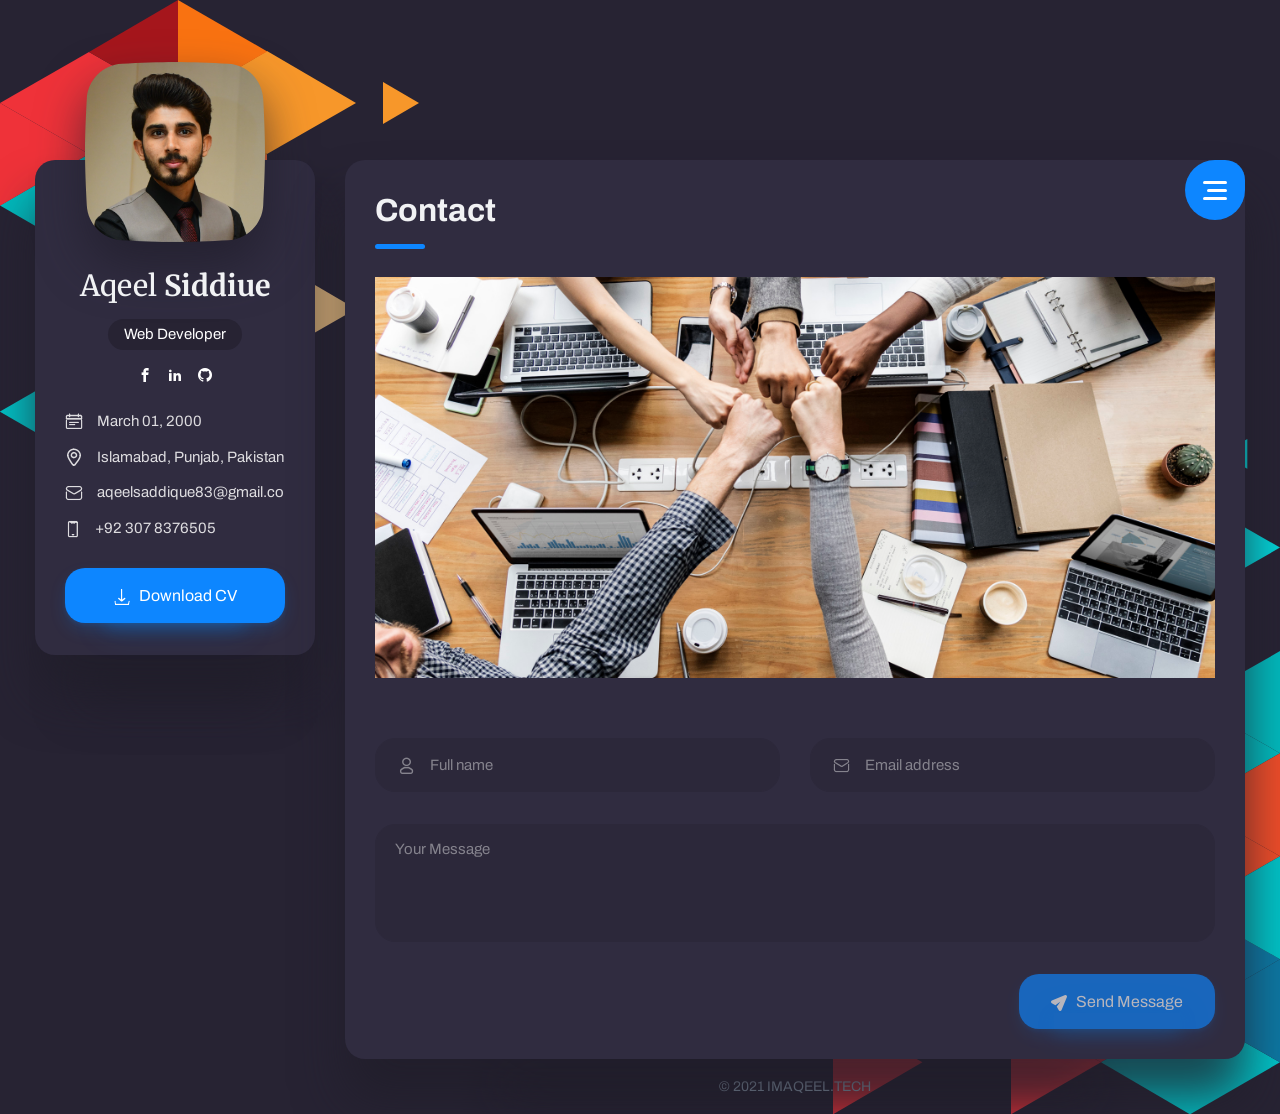
==== commit eb8a9d44: "set the contactform page" ====
--- a/contact.html
+++ b/contact.html
@@ -132,10 +132,15 @@
                         </div>
 
                         <!-- Contact -->
-                        <div class="map" id="map"></div>
-                        <h2 class="title title--h3">Contact Form</h2>
-
-                        <form id="contact-form" class="contact-form" data-toggle="validator">
+                        <div class="map" id="map">
+                            <img src="./assets/images/aboutimg.png" alt="">
+
+
+
+                        </div><br><br>
+                        <!-- <h2 class="title title--h3">Contact Form</h2> -->
+
+                        <form id="contact-form" class="contact-form" method="POST" action="send_email.php" data-toggle="validator">
                             <div class="row">
                                 <div class="form-group col-12 col-md-6">
                                     <i class="font-icon icon-user"></i>
@@ -182,8 +187,6 @@
         </clipPath>		
     </svg>
 
-
-
     <!-- JavaScripts -->
     <script src="./assets/js/jquery-3.4.1.min.js"></script>
     <script src="./assets/js/plugins.min.js"></script>
